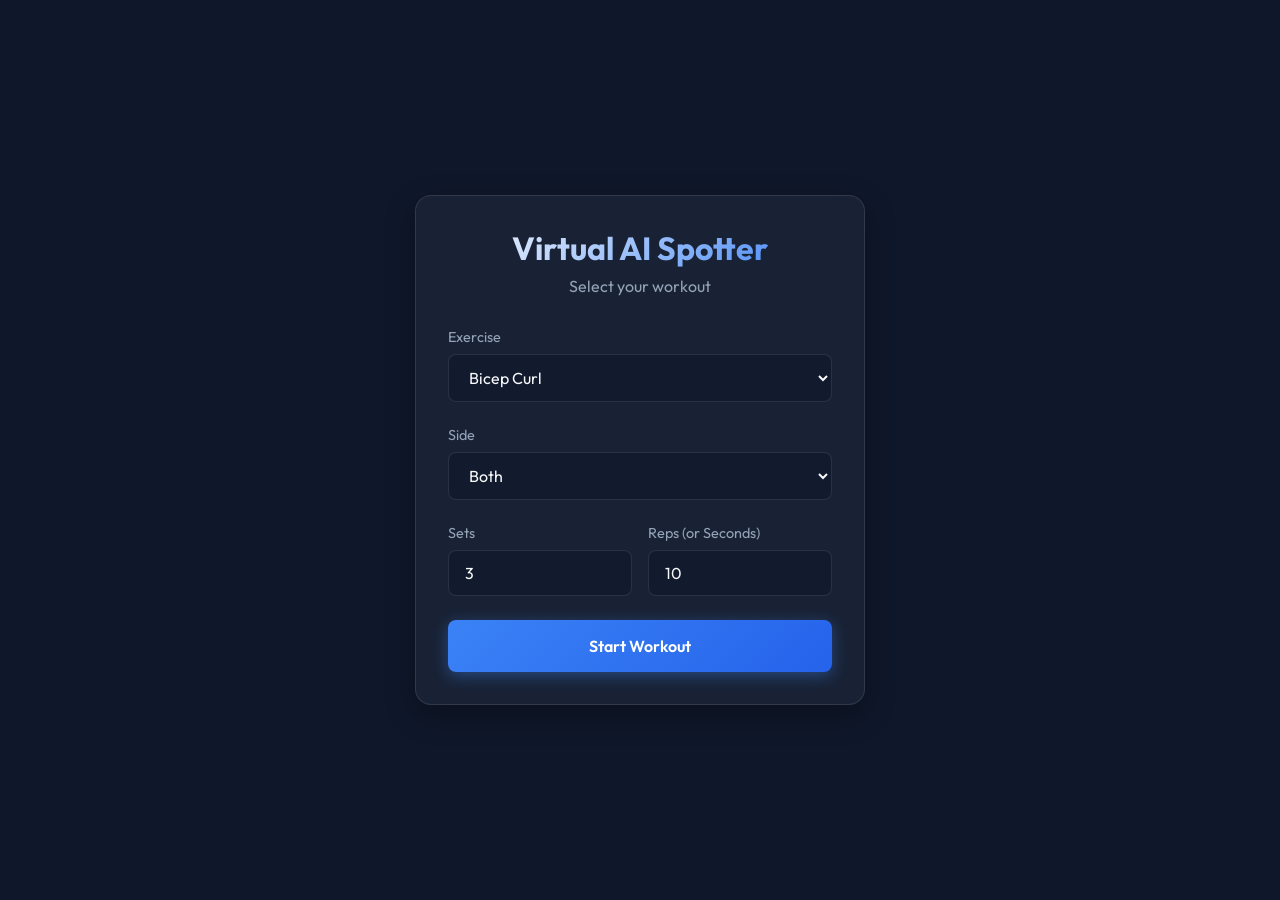
==== web/index.html @ 05627565 "feat: migrate from OpenCV CLI to modern Web GUI (FastAPI + WebSockets) - Decoupled Python backend fr" ====
<!DOCTYPE html>
<html lang="en">
<head>
    <meta charset="UTF-8">
    <meta name="viewport" content="width=device-width, initial-scale=1.0">
    <title>Virtual AI Spotter</title>
    <link href="https://fonts.googleapis.com/css2?family=Outfit:wght@300;400;600;700&display=swap" rel="stylesheet">
    <link rel="stylesheet" href="css/style.css">
</head>
<body>
    <div class="setup-container glass-panel">
        <h1>Virtual AI Spotter</h1>
        <p class="subtitle">Select your workout</p>
        
        <form id="setup-form">
            <div class="form-group">
                <label>Exercise</label>
                <select id="exercise" required>
                    <option value="Bicep Curl">Bicep Curl</option>
                    <option value="Squat">Squat</option>
                    <option value="PushUp">Push Up</option>
                    <option value="Plank">Plank</option>
                </select>
            </div>
            
            <div class="form-group">
                <label>Side</label>
                <select id="side" required>
                    <option value="both">Both</option>
                    <option value="left">Left</option>
                    <option value="right">Right</option>
                </select>
            </div>
            
            <div class="form-group row">
                <div class="col">
                    <label>Sets</label>
                    <input type="number" id="sets" value="3" min="1" required>
                </div>
                <div class="col">
                    <label>Reps (or Seconds)</label>
                    <input type="number" id="reps" value="10" min="0" required>
                </div>
            </div>

            <button type="submit" class="btn-primary">Start Workout</button>
        </form>
    </div>

    <script>
        document.getElementById('setup-form').addEventListener('submit', async (e) => {
            e.preventDefault();
            const payload = {
                exercise_name: document.getElementById('exercise').value,
                side: document.getElementById('side').value,
                target_sets: parseInt(document.getElementById('sets').value),
                target_reps: parseInt(document.getElementById('reps').value),
                exercise_config: { side: document.getElementById('side').value },
                language: "EN"
            };
            
            const res = await fetch('/api/setup', {
                method: 'POST',
                headers: { 'Content-Type': 'application/json' },
                body: JSON.stringify(payload)
            });
            
            if (res.ok) {
                window.location.href = 'workout.html';
            } else {
                alert('Failed to start workout.');
            }
        });
    </script>
</body>
</html>
---- web/css/style.css ----
:root {
    --bg-color: #0F172A;
    --panel-bg: rgba(30, 41, 59, 0.7);
    --text-main: #F8FAFC;
    --text-muted: #94A3B8;
    --accent-blue: #3B82F6;
    --accent-green: #10B981;
    --accent-red: #EF4444;
    --glass-border: rgba(255, 255, 255, 0.1);
}

* {
    box-sizing: border-box;
    margin: 0;
    padding: 0;
}

body {
    font-family: 'Outfit', sans-serif;
    background-color: var(--bg-color);
    color: var(--text-main);
    min-height: 100vh;
    display: flex;
    justify-content: center;
    align-items: center;
}

.glass-panel {
    background: var(--panel-bg);
    backdrop-filter: blur(16px);
    -webkit-backdrop-filter: blur(16px);
    border: 1px solid var(--glass-border);
    border-radius: 16px;
    box-shadow: 0 10px 30px rgba(0, 0, 0, 0.3);
}

/* Setup Form */
.setup-container {
    width: 100%;
    max-width: 450px;
    padding: 2rem;
    text-align: center;
}

.setup-container h1 {
    font-size: 2rem;
    margin-bottom: 0.5rem;
    background: linear-gradient(135deg, var(--text-main), var(--accent-blue));
    -webkit-background-clip: text;
    -webkit-text-fill-color: transparent;
}

.subtitle {
    color: var(--text-muted);
    margin-bottom: 2rem;
}

.form-group {
    margin-bottom: 1.5rem;
    text-align: left;
}

.form-group label {
    display: block;
    margin-bottom: 0.5rem;
    color: var(--text-muted);
    font-size: 0.9rem;
}

.form-group select, .form-group input {
    width: 100%;
    padding: 0.75rem 1rem;
    background: rgba(15, 23, 42, 0.6);
    border: 1px solid var(--glass-border);
    border-radius: 8px;
    color: var(--text-main);
    font-family: 'Outfit', sans-serif;
    font-size: 1rem;
    outline: none;
    transition: border-color 0.3s;
}

.form-group select:focus, .form-group input:focus {
    border-color: var(--accent-blue);
}

.row {
    display: flex;
    gap: 1rem;
}

.col {
    flex: 1;
}

button {
    width: 100%;
    padding: 1rem;
    border: none;
    border-radius: 8px;
    font-family: 'Outfit', sans-serif;
    font-size: 1rem;
    font-weight: 600;
    cursor: pointer;
    transition: transform 0.2s, box-shadow 0.2s;
}

.btn-primary {
    background: linear-gradient(135deg, var(--accent-blue), #2563EB);
    color: white;
    box-shadow: 0 4px 15px rgba(59, 130, 246, 0.4);
}

.btn-primary:hover {
    transform: translateY(-2px);
    box-shadow: 0 6px 20px rgba(59, 130, 246, 0.6);
}

.btn-danger {
    background: linear-gradient(135deg, var(--accent-red), #DC2626);
    color: white;
}

.btn-danger:hover {
    transform: translateY(-2px);
    box-shadow: 0 6px 20px rgba(239, 68, 68, 0.4);
}

/* Workout Layout */
.workout-layout {
    display: flex;
    width: 100vw;
    height: 100vh;
    padding: 1rem;
    gap: 1rem;
}

.video-container {
    flex: 3;
    position: relative;
    border-radius: 16px;
    overflow: hidden;
    background: #000;
}

#video-stream, #skeleton-canvas {
    position: absolute;
    top: 0;
    left: 0;
    width: 100%;
    height: 100%;
    object-fit: contain;
}

.dashboard {
    flex: 1;
    min-width: 300px;
    display: flex;
    flex-direction: column;
    padding: 2rem;
}

.dashboard h2 {
    font-size: 1.8rem;
    margin-bottom: 2rem;
    text-align: center;
}

.stats-grid {
    display: grid;
    grid-template-columns: 1fr 1fr;
    gap: 1rem;
    margin-bottom: 2rem;
}

.stat-box {
    background: rgba(15, 23, 42, 0.4);
    padding: 1rem;
    border-radius: 12px;
    text-align: center;
    border: 1px solid var(--glass-border);
}

.stat-label {
    display: block;
    color: var(--text-muted);
    font-size: 0.9rem;
    margin-bottom: 0.5rem;
}

.stat-value {
    display: block;
    font-size: 1.8rem;
    font-weight: 700;
    transition: color 0.3s, transform 0.2s;
}

.rep-glow {
    color: var(--accent-green);
    transform: scale(1.1);
    text-shadow: 0 0 10px rgba(16, 185, 129, 0.5);
}

.feedback-box {
    margin-bottom: 2rem;
}

.feedback-text {
    font-size: 1.1rem;
    font-weight: 500;
    min-height: 3em;
}

.state-indicator {
    padding: 1rem;
    text-align: center;
    border-radius: 8px;
    font-weight: 700;
    letter-spacing: 2px;
    background: rgba(255, 255, 255, 0.1);
    margin-bottom: auto; /* Pushes controls to bottom */
    transition: background-color 0.3s, color 0.3s;
}

.controls {
    margin-top: 1rem;
}

/* Overlays */
.overlay {
    position: absolute;
    top: 50%;
    left: 50%;
    transform: translate(-50%, -50%);
    padding: 3rem;
    text-align: center;
    z-index: 10;
}

.hidden {
    display: none !important;
}
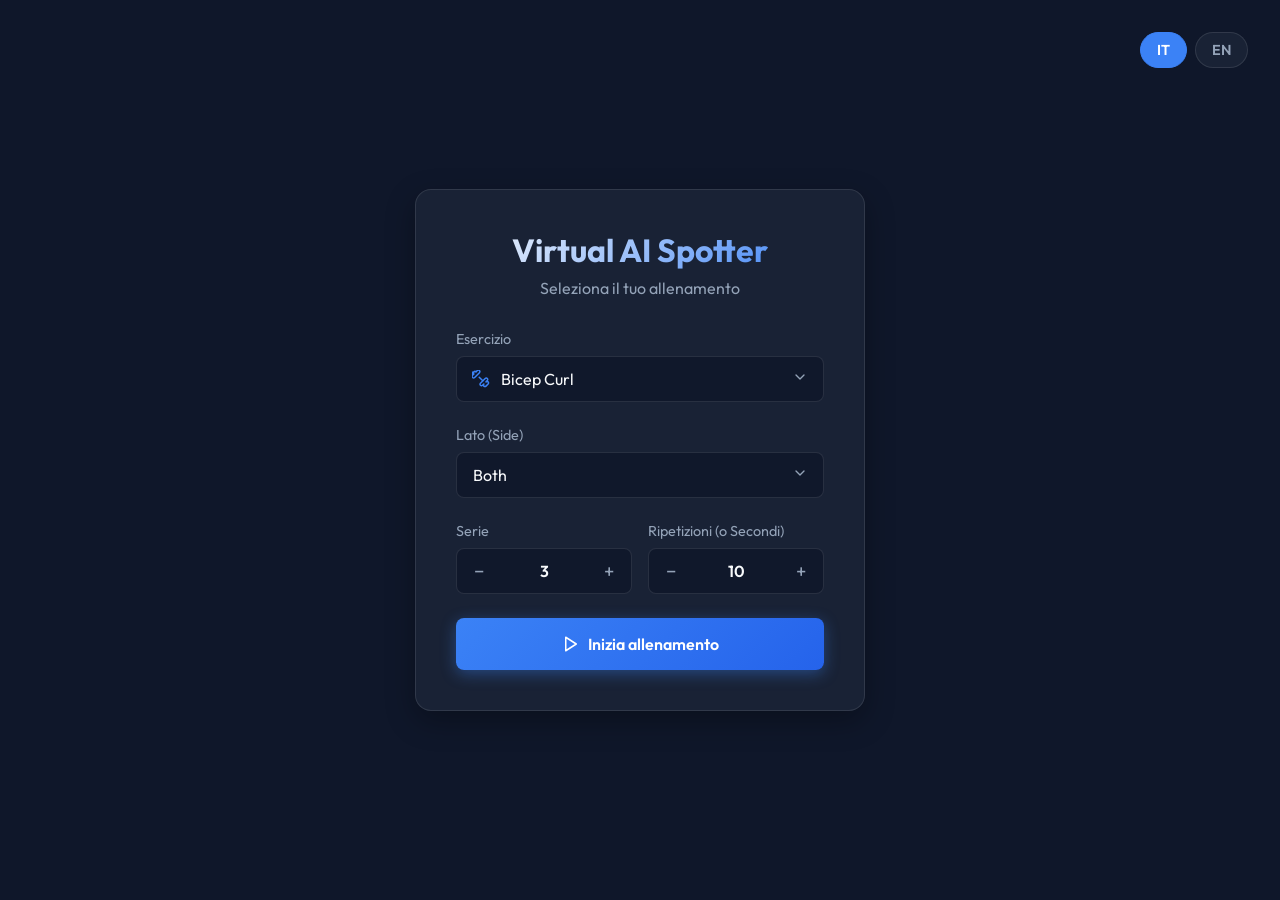
==== commit 7b185196: "feat(ui): migrate to modern decoupled Web GUI via FastAPI Replaced the legacy blocking OpenCV/CLI in" ====
--- a/web/index.html
+++ b/web/index.html
@@ -4,50 +4,133 @@
     <meta charset="UTF-8">
     <meta name="viewport" content="width=device-width, initial-scale=1.0">
     <title>Virtual AI Spotter</title>
+    <link rel="icon" type="image/svg+xml" href="favicon.svg">
     <link href="https://fonts.googleapis.com/css2?family=Outfit:wght@300;400;600;700&display=swap" rel="stylesheet">
-    <link rel="stylesheet" href="css/style.css">
+    <link rel="stylesheet" href="css/style.css?v=2">
 </head>
 <body>
+    <div class="lang-switcher">
+        <button type="button" id="lang-it" class="lang-btn active" onclick="setLang('IT')">IT</button>
+        <button type="button" id="lang-en" class="lang-btn" onclick="setLang('EN')">EN</button>
+    </div>
+
     <div class="setup-container glass-panel">
-        <h1>Virtual AI Spotter</h1>
-        <p class="subtitle">Select your workout</p>
+        <h1 data-i18n="ui_workout_setup">Virtual AI Spotter</h1>
+        <p class="subtitle" data-i18n="ui_select_ex">Seleziona il tuo allenamento</p>
         
         <form id="setup-form">
             <div class="form-group">
-                <label>Exercise</label>
-                <select id="exercise" required>
-                    <option value="Bicep Curl">Bicep Curl</option>
-                    <option value="Squat">Squat</option>
-                    <option value="PushUp">Push Up</option>
-                    <option value="Plank">Plank</option>
-                </select>
+                <label data-i18n="ui_select_ex">Esercizio</label>
+                <div class="custom-select-wrapper">
+                    <div class="custom-select-icon-left">
+                        <svg xmlns="http://www.w3.org/2000/svg" width="18" height="18" viewBox="0 0 24 24" fill="none" stroke="currentColor" stroke-width="2" stroke-linecap="round" stroke-linejoin="round" class="lucide lucide-dumbbell"><path d="M14.4 14.4 9.6 9.6"/><path d="M18.657 21.485a2 2 0 1 1-2.829-2.828l-1.767 1.768a2 2 0 1 1-2.829-2.829l6.364-6.364a2 2 0 1 1 2.829 2.829l-1.768 1.767a2 2 0 1 1 2.828 2.829z"/><path d="M2.515 5.343a2 2 0 1 1 2.828-2.829l1.768-1.767a2 2 0 1 1 2.829 2.828L3.576 9.94a2 2 0 1 1-2.829-2.829l1.768-1.767a2 2 0 1 1-2.828-2.829z"/></svg>
+                    </div>
+                    <select id="exercise" class="has-left-icon" required>
+                        <option value="Bicep Curl">Bicep Curl</option>
+                        <option value="Squat">Squat</option>
+                        <option value="PushUp">Push Up</option>
+                        <option value="Plank">Plank</option>
+                    </select>
+                    <div class="custom-select-icon">
+                        <svg width="16" height="16" viewBox="0 0 24 24" fill="none" stroke="currentColor" stroke-width="2" stroke-linecap="round" stroke-linejoin="round"><polyline points="6 9 12 15 18 9"></polyline></svg>
+                    </div>
+                </div>
             </div>
             
             <div class="form-group">
-                <label>Side</label>
-                <select id="side" required>
-                    <option value="both">Both</option>
-                    <option value="left">Left</option>
-                    <option value="right">Right</option>
-                </select>
+                <label data-i18n="ui_side_val">Lato (Side)</label>
+                <div class="custom-select-wrapper">
+                    <select id="side" required>
+                        <option value="both">Both</option>
+                        <option value="left">Left</option>
+                        <option value="right">Right</option>
+                    </select>
+                    <div class="custom-select-icon">
+                        <svg width="16" height="16" viewBox="0 0 24 24" fill="none" stroke="currentColor" stroke-width="2" stroke-linecap="round" stroke-linejoin="round"><polyline points="6 9 12 15 18 9"></polyline></svg>
+                    </div>
+                </div>
             </div>
             
             <div class="form-group row">
                 <div class="col">
-                    <label>Sets</label>
-                    <input type="number" id="sets" value="3" min="1" required>
+                    <label data-i18n="ui_set">Serie</label>
+                    <div class="stepper-wrapper">
+                        <button type="button" class="stepper-btn" onclick="updateStepper('sets', -1)">−</button>
+                        <span id="sets-display" class="stepper-value" aria-live="polite">3</span>
+                        <input type="hidden" id="sets" value="3">
+                        <button type="button" class="stepper-btn" onclick="updateStepper('sets', 1)">+</button>
+                    </div>
                 </div>
                 <div class="col">
-                    <label>Reps (or Seconds)</label>
-                    <input type="number" id="reps" value="10" min="0" required>
+                    <label data-i18n="ui_reps">Ripetizioni (o Secondi)</label>
+                    <div class="stepper-wrapper">
+                        <button type="button" class="stepper-btn" onclick="updateStepper('reps', -1)">−</button>
+                        <span id="reps-display" class="stepper-value" aria-live="polite">10</span>
+                        <input type="hidden" id="reps" value="10">
+                        <button type="button" class="stepper-btn" onclick="updateStepper('reps', 1)">+</button>
+                    </div>
                 </div>
             </div>
 
-            <button type="submit" class="btn-primary">Start Workout</button>
+            <button type="submit" class="btn-primary">
+                <svg width="18" height="18" viewBox="0 0 24 24" fill="none" stroke="currentColor" stroke-width="2" stroke-linecap="round" stroke-linejoin="round" style="vertical-align: middle; margin-right: 8px;"><polygon points="5 3 19 12 5 21 5 3"></polygon></svg>
+                <span data-i18n="ui_start_prompt">Inizia allenamento</span>
+            </button>
         </form>
     </div>
 
     <script>
+        let currentLang = 'IT';
+        let translations = {};
+
+        async function loadTranslations() {
+            try {
+                const res = await fetch('/api/translations');
+                translations = await res.json();
+                applyTranslations();
+            } catch (e) {
+                console.error("Failed to load translations", e);
+            }
+        }
+
+        function setLang(lang) {
+            currentLang = lang;
+            document.getElementById('lang-it').classList.toggle('active', lang === 'IT');
+            document.getElementById('lang-en').classList.toggle('active', lang === 'EN');
+            applyTranslations();
+        }
+
+        function applyTranslations() {
+            if (!translations[currentLang]) return;
+            const dict = translations[currentLang];
+            
+            document.querySelectorAll('[data-i18n]').forEach(el => {
+                const key = el.getAttribute('data-i18n');
+                if (dict[key]) {
+                    el.textContent = dict[key];
+                }
+            });
+            
+            const sideSelect = document.getElementById('side');
+            if (sideSelect && sideSelect.options.length >= 3) {
+                if (dict['side_both']) sideSelect.options[0].text = dict['side_both'];
+                if (dict['side_left']) sideSelect.options[1].text = dict['side_left'];
+                if (dict['side_right']) sideSelect.options[2].text = dict['side_right'];
+            }
+        }
+
+        // Initialize translations
+        loadTranslations();
+
+        function updateStepper(id, delta) {
+            const input = document.getElementById(id);
+            const display = document.getElementById(id + '-display');
+            let val = parseInt(input.value) + delta;
+            if (val < 1) val = 1;
+            input.value = val;
+            display.textContent = val;
+        }
+
         document.getElementById('setup-form').addEventListener('submit', async (e) => {
             e.preventDefault();
             const payload = {
@@ -56,7 +139,7 @@
                 target_sets: parseInt(document.getElementById('sets').value),
                 target_reps: parseInt(document.getElementById('reps').value),
                 exercise_config: { side: document.getElementById('side').value },
-                language: "EN"
+                language: currentLang
             };
             
             const res = await fetch('/api/setup', {
--- a/web/css/style.css
+++ b/web/css/style.css
@@ -5,6 +5,7 @@
     --text-muted: #94A3B8;
     --accent-blue: #3B82F6;
     --accent-green: #10B981;
+    --accent-amber: #F59E0B;
     --accent-red: #EF4444;
     --glass-border: rgba(255, 255, 255, 0.1);
 }
@@ -23,6 +24,7 @@
     display: flex;
     justify-content: center;
     align-items: center;
+    overflow: hidden; /* Prevent scrolling for app layout */
 }
 
 .glass-panel {
@@ -38,8 +40,9 @@
 .setup-container {
     width: 100%;
     max-width: 450px;
-    padding: 2rem;
+    padding: 2.5rem;
     text-align: center;
+    z-index: 10;
 }
 
 .setup-container h1 {
@@ -67,21 +70,87 @@
     font-size: 0.9rem;
 }
 
-.form-group select, .form-group input {
+/* Custom Select */
+.custom-select-wrapper {
+    position: relative;
+    width: 100%;
+}
+
+.custom-select-wrapper select {
     width: 100%;
     padding: 0.75rem 1rem;
-    background: rgba(15, 23, 42, 0.6);
+    background: rgba(15, 23, 42, 0.8);
     border: 1px solid var(--glass-border);
     border-radius: 8px;
     color: var(--text-main);
     font-family: 'Outfit', sans-serif;
     font-size: 1rem;
     outline: none;
+    appearance: none;
+    -webkit-appearance: none;
+    cursor: pointer;
     transition: border-color 0.3s;
 }
 
-.form-group select:focus, .form-group input:focus {
+.custom-select-wrapper select:focus {
     border-color: var(--accent-blue);
+}
+
+.custom-select-wrapper select.has-left-icon {
+    padding-left: 2.75rem;
+}
+
+.custom-select-icon-left {
+    position: absolute;
+    left: 1rem;
+    top: 50%;
+    transform: translateY(-50%);
+    pointer-events: none;
+    color: var(--accent-blue);
+    display: flex;
+    align-items: center;
+}
+
+.custom-select-icon {
+    position: absolute;
+    right: 1rem;
+    top: 50%;
+    transform: translateY(-50%);
+    pointer-events: none;
+    color: var(--text-muted);
+}
+
+/* Custom Steppers */
+.stepper-wrapper {
+    display: flex;
+    align-items: center;
+    background: rgba(15, 23, 42, 0.8);
+    border: 1px solid var(--glass-border);
+    border-radius: 8px;
+    overflow: hidden;
+}
+
+.stepper-btn {
+    width: 44px;
+    height: 44px;
+    background: transparent;
+    border: none;
+    color: var(--text-muted);
+    font-size: 1.2rem;
+    cursor: pointer;
+    transition: background-color 0.2s, color 0.2s;
+}
+
+.stepper-btn:hover {
+    background: rgba(255, 255, 255, 0.1);
+    color: var(--text-main);
+}
+
+.stepper-value {
+    flex: 1;
+    text-align: center;
+    font-size: 1rem;
+    font-weight: 600;
 }
 
 .row {
@@ -93,22 +162,27 @@
     flex: 1;
 }
 
+/* Buttons */
 button {
+    font-family: 'Outfit', sans-serif;
+    cursor: pointer;
+    transition: transform 0.2s, box-shadow 0.2s, background-color 0.2s;
+    outline: none;
+}
+
+.btn-primary {
     width: 100%;
     padding: 1rem;
     border: none;
     border-radius: 8px;
-    font-family: 'Outfit', sans-serif;
     font-size: 1rem;
     font-weight: 600;
-    cursor: pointer;
-    transition: transform 0.2s, box-shadow 0.2s;
-}
-
-.btn-primary {
     background: linear-gradient(135deg, var(--accent-blue), #2563EB);
     color: white;
     box-shadow: 0 4px 15px rgba(59, 130, 246, 0.4);
+    display: flex;
+    justify-content: center;
+    align-items: center;
 }
 
 .btn-primary:hover {
@@ -116,31 +190,57 @@
     box-shadow: 0 6px 20px rgba(59, 130, 246, 0.6);
 }
 
-.btn-danger {
-    background: linear-gradient(135deg, var(--accent-red), #DC2626);
-    color: white;
-}
-
-.btn-danger:hover {
-    transform: translateY(-2px);
-    box-shadow: 0 6px 20px rgba(239, 68, 68, 0.4);
+/* Text-only danger button */
+.btn-text-danger {
+    background: transparent;
+    border: none;
+    color: var(--accent-red);
+    font-size: 0.9rem;
+    font-weight: 500;
+    padding: 0.5rem;
+    display: inline-block;
+    opacity: 0.8;
+}
+
+.btn-text-danger:hover {
+    opacity: 1;
+    transform: none;
+    box-shadow: none;
 }
 
 /* Workout Layout */
 .workout-layout {
-    display: flex;
+    position: relative;
     width: 100vw;
     height: 100vh;
-    padding: 1rem;
-    gap: 1rem;
+    display: flex;
+    justify-content: center;
+    align-items: center;
+}
+
+/* Blurred Background */
+.bg-blur {
+    position: absolute;
+    top: -5%;
+    left: -5%;
+    width: 110%;
+    height: 110%;
+    object-fit: cover;
+    filter: blur(20px) brightness(0.4);
+    will-change: filter;
+    z-index: 0;
 }
 
 .video-container {
-    flex: 3;
     position: relative;
-    border-radius: 16px;
-    overflow: hidden;
-    background: #000;
+    width: 100%;
+    height: 100%;
+    max-width: 1200px; /* Optional: constraint max width */
+    max-height: 100vh;
+    z-index: 1;
+    display: flex;
+    justify-content: center;
+    align-items: center;
 }
 
 #video-stream, #skeleton-canvas {
@@ -152,78 +252,139 @@
     object-fit: contain;
 }
 
-.dashboard {
-    flex: 1;
-    min-width: 300px;
+/* Floating Dashboard */
+.floating-dashboard {
+    position: absolute;
+    right: 2rem;
+    top: 50%;
+    transform: translateY(-50%);
+    width: 320px;
+    padding: 2rem;
+    z-index: 5;
     display: flex;
     flex-direction: column;
-    padding: 2rem;
+    align-items: center;
 }
 
 .dashboard h2 {
-    font-size: 1.8rem;
+    font-size: 1.5rem;
     margin-bottom: 2rem;
     text-align: center;
-}
-
-.stats-grid {
-    display: grid;
-    grid-template-columns: 1fr 1fr;
-    gap: 1rem;
+    width: 100%;
+}
+
+/* Progress Section (Ring + Dots) */
+.progress-section {
+    display: flex;
+    flex-direction: column;
+    align-items: center;
     margin-bottom: 2rem;
 }
 
-.stat-box {
+.progress-ring-container {
+    position: relative;
+    width: 100px;
+    height: 100px;
+    margin-bottom: 1rem;
+}
+
+.progress-ring {
+    transform: rotate(-90deg); /* Start at top */
+}
+
+.progress-ring-circle {
+    transition: stroke-dashoffset 0.3s ease;
+}
+
+.progress-text {
+    position: absolute;
+    top: 50%;
+    left: 50%;
+    transform: translate(-50%, -50%);
+    display: flex;
+    flex-direction: column;
+    align-items: center;
+}
+
+.rep-value {
+    font-size: 1.5rem;
+    font-weight: 700;
+}
+
+.rep-label-small {
+    font-size: 0.8rem;
+    color: var(--text-muted);
+    text-transform: uppercase;
+    letter-spacing: 1px;
+}
+
+.set-dots {
+    display: flex;
+    gap: 0.5rem;
+}
+
+.dot {
+    width: 8px;
+    height: 8px;
+    border-radius: 50%;
+    background-color: transparent;
+    border: 2px solid var(--glass-border);
+    transition: background-color 0.3s, border-color 0.3s;
+}
+
+.dot.active {
+    background-color: var(--accent-green);
+    border-color: var(--accent-green);
+}
+
+/* Feedback Box */
+.feedback-box {
+    display: flex;
+    align-items: center;
+    gap: 0.5rem;
+    margin-bottom: 1.5rem;
     background: rgba(15, 23, 42, 0.4);
-    padding: 1rem;
+    padding: 0.75rem 1rem;
     border-radius: 12px;
-    text-align: center;
     border: 1px solid var(--glass-border);
-}
-
-.stat-label {
-    display: block;
-    color: var(--text-muted);
+    width: 100%;
+    justify-content: center;
+}
+
+.feedback-icon {
+    font-weight: bold;
+}
+
+.feedback-text {
+    font-size: 1rem;
+    font-weight: 500;
+}
+
+.feedback-green {
+    color: var(--accent-green);
+}
+
+.feedback-red {
+    color: var(--accent-red);
+}
+
+.feedback-amber {
+    color: var(--accent-amber);
+}
+
+/* State Pill (Non-clickable Badge) */
+.state-pill {
+    padding: 0.5rem 1.5rem;
+    border-radius: 20px; /* Pill shape */
     font-size: 0.9rem;
-    margin-bottom: 0.5rem;
-}
-
-.stat-value {
-    display: block;
-    font-size: 1.8rem;
     font-weight: 700;
-    transition: color 0.3s, transform 0.2s;
-}
-
-.rep-glow {
-    color: var(--accent-green);
-    transform: scale(1.1);
-    text-shadow: 0 0 10px rgba(16, 185, 129, 0.5);
-}
-
-.feedback-box {
-    margin-bottom: 2rem;
-}
-
-.feedback-text {
-    font-size: 1.1rem;
-    font-weight: 500;
-    min-height: 3em;
-}
-
-.state-indicator {
-    padding: 1rem;
-    text-align: center;
-    border-radius: 8px;
-    font-weight: 700;
-    letter-spacing: 2px;
-    background: rgba(255, 255, 255, 0.1);
-    margin-bottom: auto; /* Pushes controls to bottom */
+    letter-spacing: 1px;
+    text-transform: uppercase;
+    margin-bottom: auto;
     transition: background-color 0.3s, color 0.3s;
-}
-
-.controls {
-    margin-top: 1rem;
+    background-color: var(--accent-blue);
+    color: white;
+    width: auto;
 }
 
 /* Overlays */
@@ -240,3 +401,30 @@
 .hidden {
     display: none !important;
 }
+
+/* Language Switcher */
+.lang-switcher {
+    position: absolute;
+    top: 2rem;
+    right: 2rem;
+    display: flex;
+    gap: 0.5rem;
+    z-index: 20;
+}
+
+.lang-btn {
+    background: var(--panel-bg);
+    border: 1px solid var(--glass-border);
+    color: var(--text-muted);
+    padding: 0.5rem 1rem;
+    border-radius: 20px;
+    font-size: 0.9rem;
+    font-weight: 600;
+    backdrop-filter: blur(8px);
+}
+
+.lang-btn.active {
+    background: var(--accent-blue);
+    color: white;
+    border-color: var(--accent-blue);
+}
